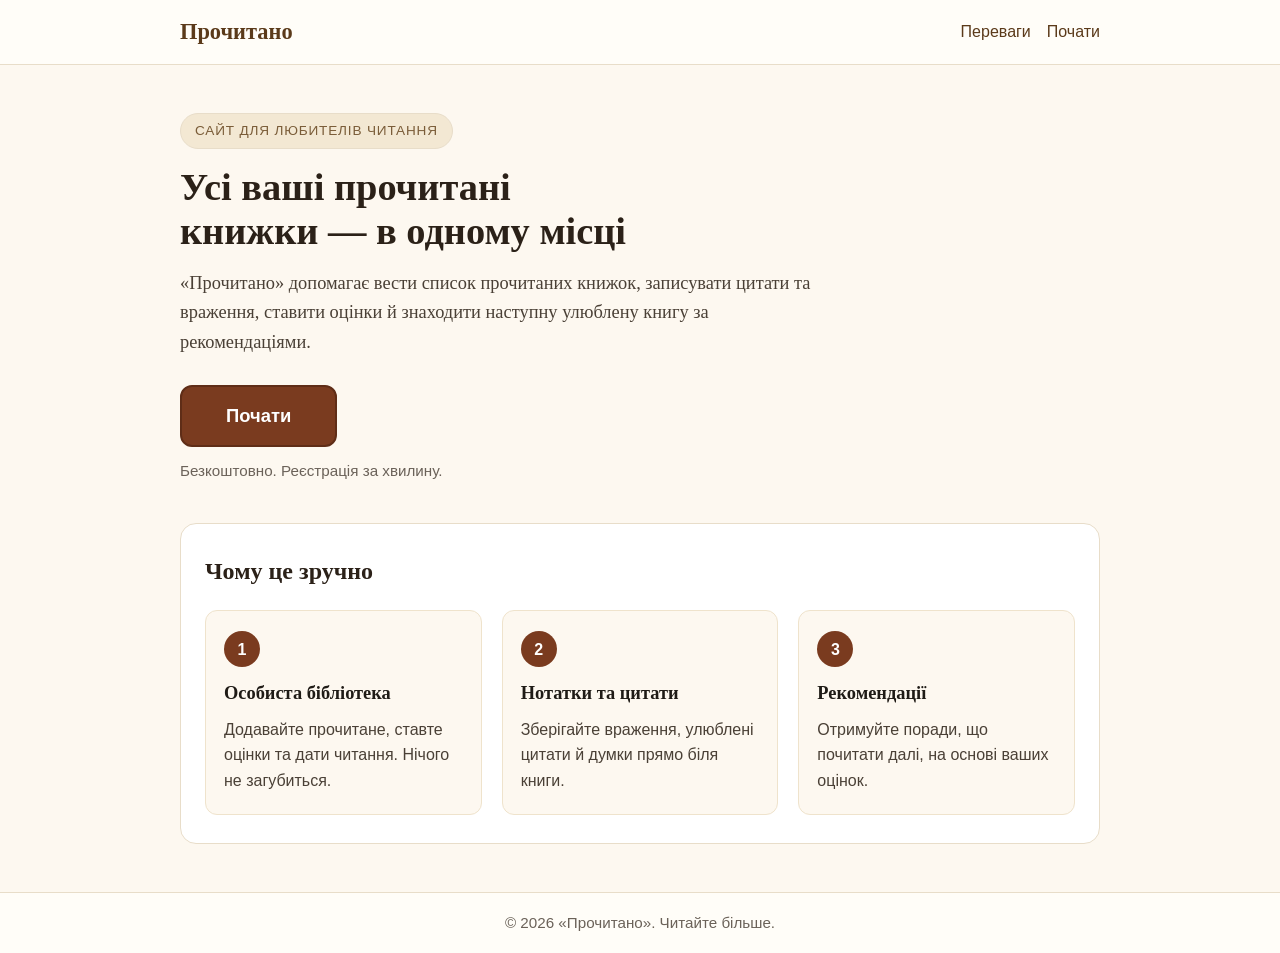
==== index.html @ b1faf8ac "Перша версія лендінгу" ====
<!DOCTYPE html>
<html lang="uk">
<head>
  <meta charset="UTF-8">
  <meta name="viewport" content="width=device-width, initial-scale=1.0">
  <meta name="description" content="Прочитано — зберігайте список прочитаних книжок, діліться враженнями та знаходьте нові книги.">
  <title>Прочитано — ваші прочитані книжки в одному місці</title>
  <link rel="stylesheet" href="style.css">
</head>
<body>
  <header class="site-header">
    <div class="container header-inner">
      <a class="logo" href="#">Прочитано</a>
      <nav class="nav" aria-label="Основна навігація">
        <a href="#advantages">Переваги</a>
        <a href="#start">Почати</a>
      </nav>
    </div>
  </header>

  <main>
    <section class="hero">
      <div class="container hero-inner">
        <p class="eyebrow">Сайт для любителів читання</p>
        <h1>Усі ваші прочитані книжки — в одному місці</h1>
        <p class="description">«Прочитано» допомагає вести список прочитаних книжок, записувати цитати та враження, ставити оцінки й знаходити наступну улюблену книгу за рекомендаціями.</p>

        <div class="hero-actions" id="start">
          <a class="button" href="#">Почати</a>
          <p class="hint">Безкоштовно. Реєстрація за хвилину.</p>
        </div>

        <section class="advantages" id="advantages" aria-label="Переваги">
          <h2>Чому це зручно</h2>
          <ul class="advantages-list">
            <li>
              <span class="number" aria-hidden="true">1</span>
              <h3>Особиста бібліотека</h3>
              <p>Додавайте прочитане, ставте оцінки та дати читання. Нічого не загубиться.</p>
            </li>
            <li>
              <span class="number" aria-hidden="true">2</span>
              <h3>Нотатки та цитати</h3>
              <p>Зберігайте враження, улюблені цитати й думки прямо біля книги.</p>
            </li>
            <li>
              <span class="number" aria-hidden="true">3</span>
              <h3>Рекомендації</h3>
              <p>Отримуйте поради, що почитати далі, на основі ваших оцінок.</p>
            </li>
          </ul>
        </section>
      </div>
    </section>
  </main>

  <footer class="site-footer">
    <div class="container">
      <p>© 2026 «Прочитано». Читайте більше.</p>
    </div>
  </footer>
</body>
</html>
---- style.css ----
* { box-sizing: border-box; margin: 0; padding: 0; }

html { -webkit-text-size-adjust: 100%; }

body {
  font-family: Georgia, "Times New Roman", serif;
  line-height: 1.6;
  color: #1f1b16;
  background: #fdf8f0;
  min-width: 0;
}

.container {
  width: 100%;
  max-width: 960px;
  margin: 0 auto;
  padding-left: 20px;
  padding-right: 20px;
}

.site-header {
  background: #fffdf8;
  border-bottom: 1px solid #e8ddc9;
}

.header-inner {
  display: flex;
  align-items: center;
  justify-content: space-between;
  gap: 16px;
  padding-top: 14px;
  padding-bottom: 14px;
}

.logo {
  font-size: 1.4rem;
  font-weight: bold;
  color: #5b3a1a;
  text-decoration: none;
  white-space: nowrap;
}

.nav {
  display: flex;
  gap: 16px;
}

.nav a {
  color: #5b3a1a;
  text-decoration: none;
  font-family: Arial, Helvetica, sans-serif;
  font-size: 1rem;
}

.nav a:hover,
.nav a:focus { text-decoration: underline; }

.hero {
  padding-top: 48px;
  padding-bottom: 48px;
}

.hero-inner {
  text-align: left;
}

.eyebrow {
  display: inline-block;
  font-family: Arial, Helvetica, sans-serif;
  font-size: 0.85rem;
  letter-spacing: 0.06em;
  text-transform: uppercase;
  color: #7a5c38;
  background: #f3e8d3;
  border: 1px solid #e8ddc9;
  border-radius: 999px;
  padding: 6px 14px;
  margin-bottom: 16px;
}

h1 {
  font-size: 2.4rem;
  line-height: 1.15;
  color: #2b2118;
  max-width: 18em;
  margin-bottom: 16px;
  text-wrap: balance;
}

.description {
  font-size: 1.15rem;
  max-width: 36em;
  color: #4a4036;
  margin-bottom: 28px;
}

.hero-actions {
  margin-bottom: 40px;
}

.button {
  display: inline-block;
  font-family: Arial, Helvetica, sans-serif;
  font-size: 1.15rem;
  font-weight: bold;
  color: #ffffff;
  background: #7a3b1f;
  text-decoration: none;
  padding: 14px 44px;
  border-radius: 12px;
  border: 2px solid #5f2d17;
}

.button:hover { background: #8f4a27; }
.button:focus-visible { outline: 3px solid #1f1b16; outline-offset: 3px; }
.button:active { background: #5f2d17; }

.hint {
  font-family: Arial, Helvetica, sans-serif;
  font-size: 0.95rem;
  color: #6b6259;
  margin-top: 12px;
}

.advantages {
  background: #ffffff;
  border: 1px solid #e8ddc9;
  border-radius: 16px;
  padding: 28px 24px;
}

.advantages h2 {
  font-size: 1.5rem;
  margin-bottom: 20px;
  color: #2b2118;
}

.advantages-list {
  list-style: none;
  display: grid;
  grid-template-columns: repeat(3, 1fr);
  gap: 20px;
}

.advantages-list li {
  background: #fdf8f0;
  border: 1px solid #efe3cc;
  border-radius: 12px;
  padding: 20px 18px;
}

.number {
  display: inline-flex;
  align-items: center;
  justify-content: center;
  width: 36px;
  height: 36px;
  border-radius: 50%;
  background: #7a3b1f;
  color: #fff;
  font-family: Arial, Helvetica, sans-serif;
  font-weight: bold;
  margin-bottom: 12px;
}

.advantages-list h3 {
  font-size: 1.15rem;
  margin-bottom: 8px;
}

.advantages-list p {
  font-family: Arial, Helvetica, sans-serif;
  font-size: 1rem;
  color: #4a4036;
}

.site-footer {
  border-top: 1px solid #e8ddc9;
  background: #fffdf8;
  padding-top: 18px;
  padding-bottom: 18px;
}

.site-footer p {
  font-family: Arial, Helvetica, sans-serif;
  font-size: 0.95rem;
  color: #6b6259;
  text-align: center;
}

/* Планшет */
@media (max-width: 720px) {
  .advantages-list { grid-template-columns: 1fr; }
  h1 { font-size: 2rem; }
}

/* Мобільний 400px — все в одну колонку, нічого не вилазить */
@media (max-width: 480px) {
  .container { padding-left: 16px; padding-right: 16px; }
  .hero { padding-top: 32px; padding-bottom: 32px; }
  .header-inner { flex-wrap: wrap; }
  h1 { font-size: 1.7rem; }
  .description { font-size: 1.05rem; }
  .button {
    display: block;
    width: 100%;
    text-align: center;
    padding-left: 16px;
    padding-right: 16px;
  }
  .advantages { padding: 20px 16px; }
  img, pre, table { max-width: 100%; }
  body { overflow-x: hidden; word-wrap: break-word; }
}
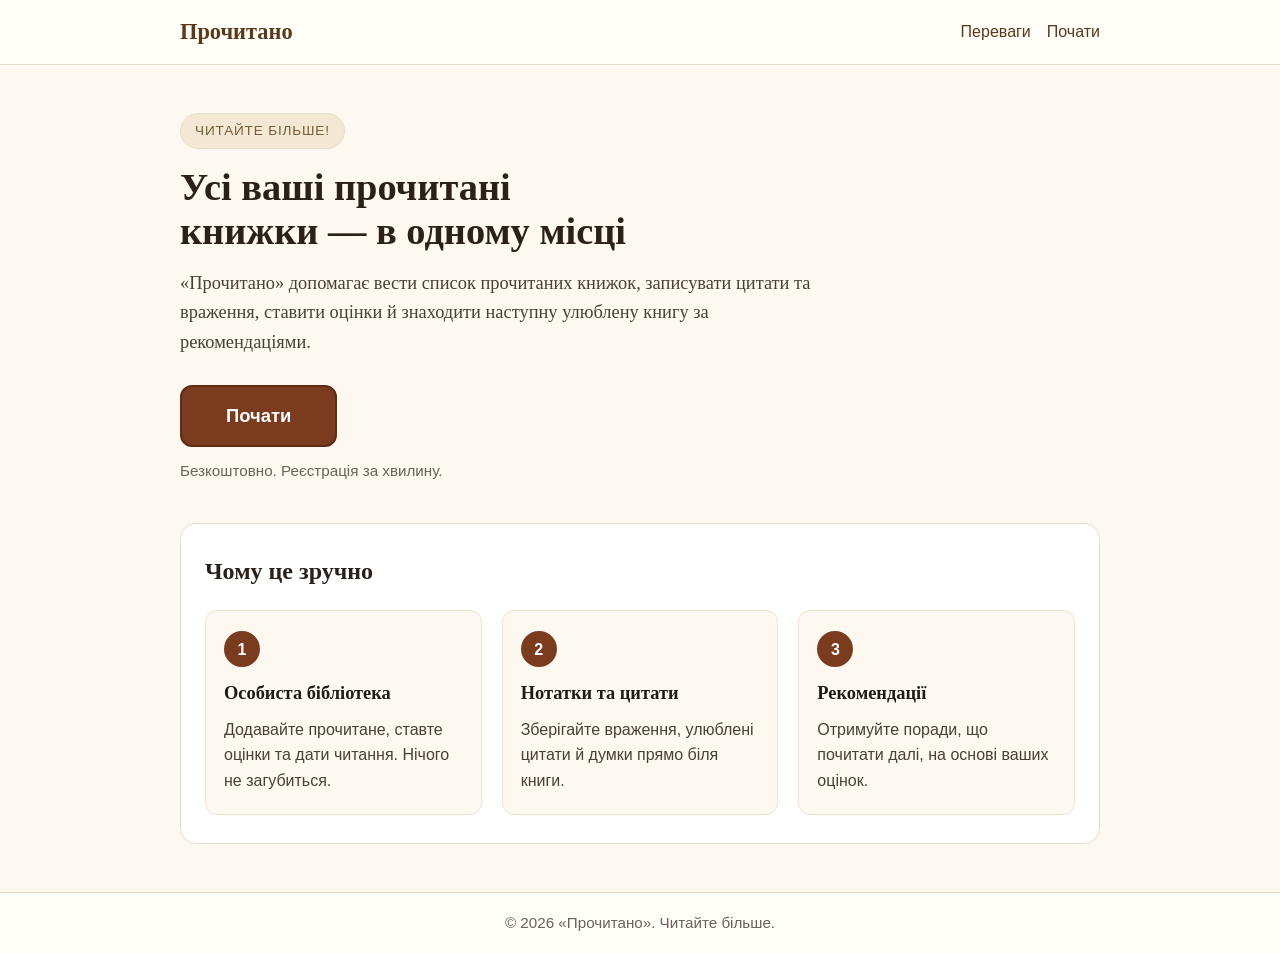
==== commit f3cefc1e: "Зміна заголовку" ====
--- a/index.html
+++ b/index.html
@@ -21,7 +21,7 @@
   <main>
     <section class="hero">
       <div class="container hero-inner">
-        <p class="eyebrow">Сайт для любителів читання</p>
+        <p class="eyebrow">Читайте більше!</p>
         <h1>Усі ваші прочитані книжки — в одному місці</h1>
         <p class="description">«Прочитано» допомагає вести список прочитаних книжок, записувати цитати та враження, ставити оцінки й знаходити наступну улюблену книгу за рекомендаціями.</p>
 
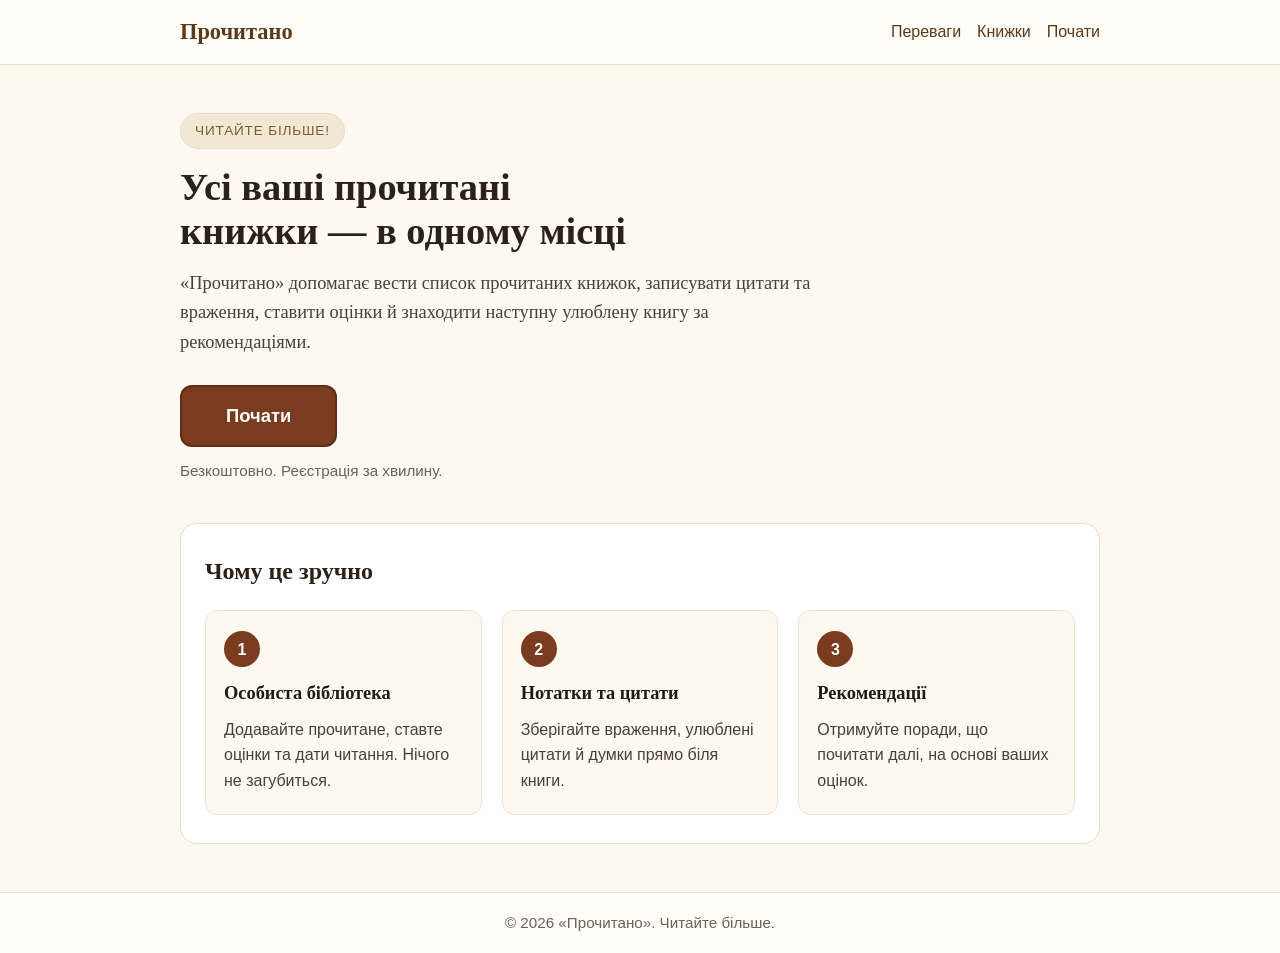
==== commit 62946070: "Додано сторінку з книжками" ====
--- a/index.html
+++ b/index.html
@@ -1,4 +1,5 @@
 <!DOCTYPE html>
+
 <html lang="uk">
 <head>
   <meta charset="UTF-8">
@@ -10,9 +11,10 @@
 <body>
   <header class="site-header">
     <div class="container header-inner">
-      <a class="logo" href="#">Прочитано</a>
+      <a class="logo" href="index.html">Прочитано</a>
       <nav class="nav" aria-label="Основна навігація">
         <a href="#advantages">Переваги</a>
+        <a href="/books.html">Книжки</a>
         <a href="#start">Почати</a>
       </nav>
     </div>
--- a/style.css
+++ b/style.css
@@ -174,6 +174,42 @@
   color: #4a4036;
 }
 
+.books-list {
+  list-style: none;
+  display: grid;
+  grid-template-columns: repeat(3, 1fr);
+  gap: 20px;
+  margin-bottom: 40px;
+  padding: 0;
+}
+
+.book-card {
+  background: #ffffff;
+  border: 1px solid #e8ddc9;
+  border-radius: 16px;
+  padding: 24px 20px;
+}
+
+.book-card h2 {
+  font-size: 1.25rem;
+  line-height: 1.3;
+  color: #2b2118;
+  margin-bottom: 6px;
+}
+
+.book-meta {
+  font-family: Arial, Helvetica, sans-serif;
+  font-size: 0.9rem;
+  color: #7a5c38;
+  margin-bottom: 12px;
+}
+
+.book-card p:last-child {
+  font-family: Arial, Helvetica, sans-serif;
+  font-size: 1rem;
+  color: #4a4036;
+}
+
 .site-footer {
   border-top: 1px solid #e8ddc9;
   background: #fffdf8;
@@ -190,7 +226,8 @@
 
 /* Планшет */
 @media (max-width: 720px) {
-  .advantages-list { grid-template-columns: 1fr; }
+  .advantages-list,
+  .books-list { grid-template-columns: 1fr; }
   h1 { font-size: 2rem; }
 }
 
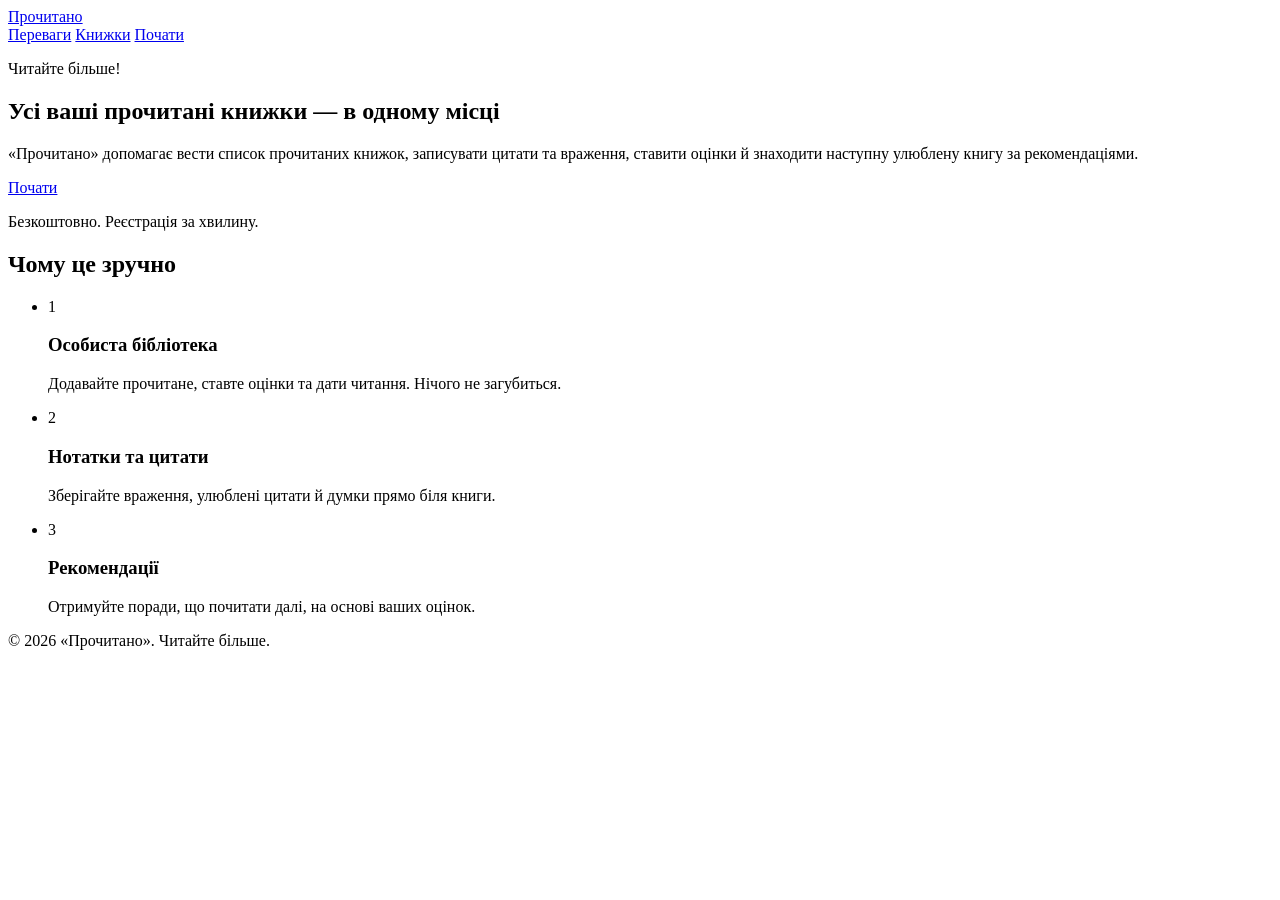
==== commit 4b6b58ee: "Зміни стилів" ====
--- a/index.html
+++ b/index.html
@@ -6,7 +6,7 @@
   <meta name="viewport" content="width=device-width, initial-scale=1.0">
   <meta name="description" content="Прочитано — зберігайте список прочитаних книжок, діліться враженнями та знаходьте нові книги.">
   <title>Прочитано — ваші прочитані книжки в одному місці</title>
-  <link rel="stylesheet" href="style.css">
+  <link rel="stylesheet" href="Style.css">
 </head>
 <body>
   <header class="site-header">
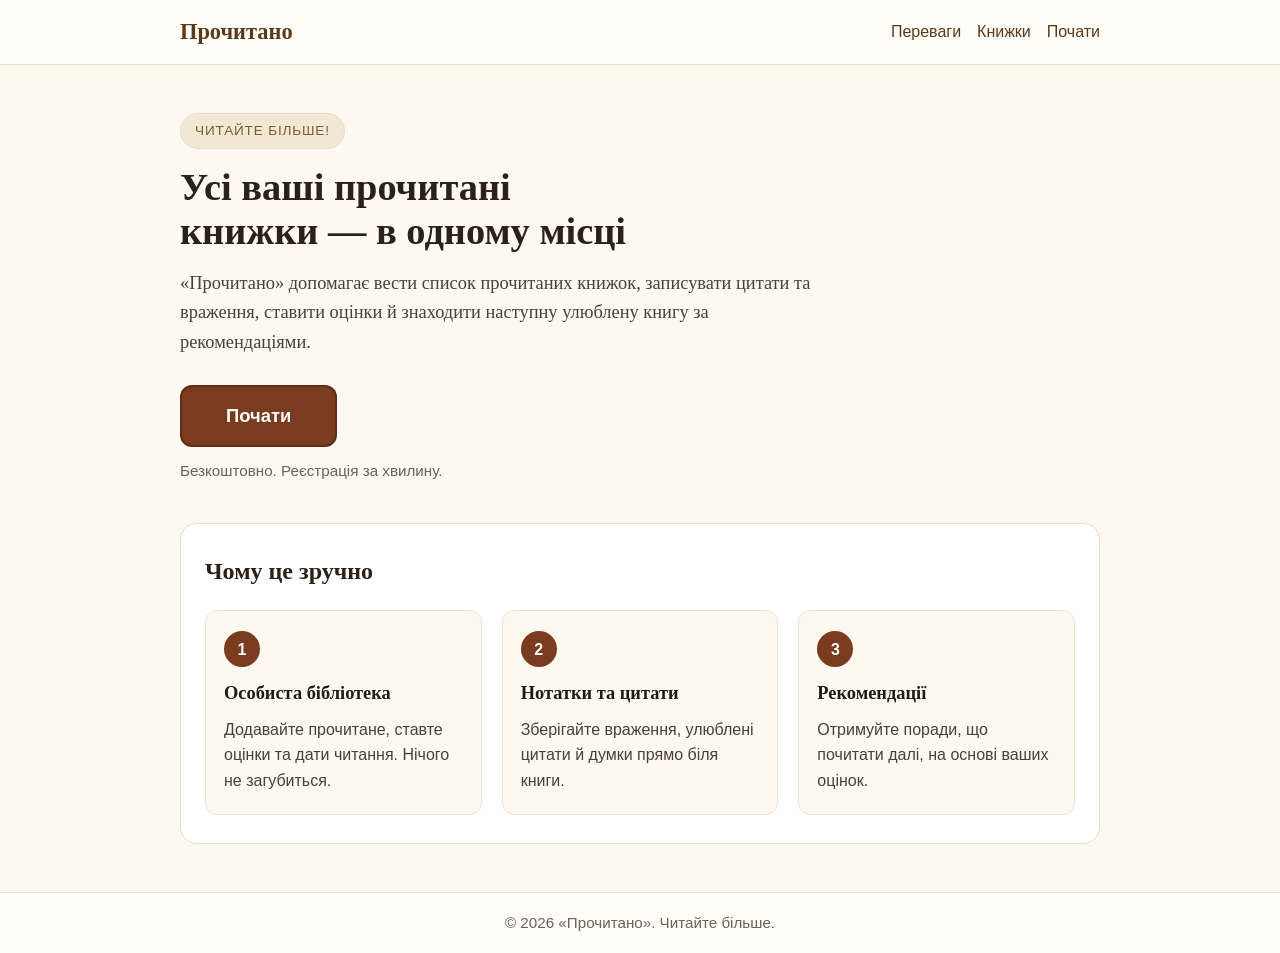
==== commit 33e1ebea: "Виправлено помилки" ====
--- a/index.html
+++ b/index.html
@@ -6,7 +6,7 @@
   <meta name="viewport" content="width=device-width, initial-scale=1.0">
   <meta name="description" content="Прочитано — зберігайте список прочитаних книжок, діліться враженнями та знаходьте нові книги.">
   <title>Прочитано — ваші прочитані книжки в одному місці</title>
-  <link rel="stylesheet" href="Style.css">
+  <link rel="stylesheet" href="style.css">
 </head>
 <body>
   <header class="site-header">
@@ -14,7 +14,7 @@
       <a class="logo" href="index.html">Прочитано</a>
       <nav class="nav" aria-label="Основна навігація">
         <a href="#advantages">Переваги</a>
-        <a href="/books.html">Книжки</a>
+        <a href="books.html">Книжки</a>
         <a href="#start">Почати</a>
       </nav>
     </div>
--- a/style.css
+++ b/style.css
@@ -0,0 +1,251 @@
+* { box-sizing: border-box; margin: 0; padding: 0; }
+
+html { -webkit-text-size-adjust: 100%; }
+
+body {
+  font-family: Georgia, "Times New Roman", serif;
+  line-height: 1.6;
+  color: #1f1b16;
+  background: #fdf8f0;
+  min-width: 0;
+}
+
+.container {
+  width: 100%;
+  max-width: 960px;
+  margin: 0 auto;
+  padding-left: 20px;
+  padding-right: 20px;
+}
+
+.site-header {
+  background: #fffdf8;
+  border-bottom: 1px solid #e8ddc9;
+}
+
+.header-inner {
+  display: flex;
+  align-items: center;
+  justify-content: space-between;
+  gap: 16px;
+  padding-top: 14px;
+  padding-bottom: 14px;
+}
+
+.logo {
+  font-size: 1.4rem;
+  font-weight: bold;
+  color: #5b3a1a;
+  text-decoration: none;
+  white-space: nowrap;
+}
+
+.nav {
+  display: flex;
+  gap: 16px;
+}
+
+.nav a {
+  color: #5b3a1a;
+  text-decoration: none;
+  font-family: Arial, Helvetica, sans-serif;
+  font-size: 1rem;
+}
+
+.nav a:hover,
+.nav a:focus { text-decoration: underline; }
+
+.hero {
+  padding-top: 48px;
+  padding-bottom: 48px;
+}
+
+.hero-inner {
+  text-align: left;
+}
+
+.eyebrow {
+  display: inline-block;
+  font-family: Arial, Helvetica, sans-serif;
+  font-size: 0.85rem;
+  letter-spacing: 0.06em;
+  text-transform: uppercase;
+  color: #7a5c38;
+  background: #f3e8d3;
+  border: 1px solid #e8ddc9;
+  border-radius: 999px;
+  padding: 6px 14px;
+  margin-bottom: 16px;
+}
+
+h1 {
+  font-size: 2.4rem;
+  line-height: 1.15;
+  color: #2b2118;
+  max-width: 18em;
+  margin-bottom: 16px;
+  text-wrap: balance;
+}
+
+.description {
+  font-size: 1.15rem;
+  max-width: 36em;
+  color: #4a4036;
+  margin-bottom: 28px;
+}
+
+.hero-actions {
+  margin-bottom: 40px;
+}
+
+.button {
+  display: inline-block;
+  font-family: Arial, Helvetica, sans-serif;
+  font-size: 1.15rem;
+  font-weight: bold;
+  color: #ffffff;
+  background: #7a3b1f;
+  text-decoration: none;
+  padding: 14px 44px;
+  border-radius: 12px;
+  border: 2px solid #5f2d17;
+}
+
+.button:hover { background: #8f4a27; }
+.button:focus-visible { outline: 3px solid #1f1b16; outline-offset: 3px; }
+.button:active { background: #5f2d17; }
+
+.hint {
+  font-family: Arial, Helvetica, sans-serif;
+  font-size: 0.95rem;
+  color: #6b6259;
+  margin-top: 12px;
+}
+
+.advantages {
+  background: #ffffff;
+  border: 1px solid #e8ddc9;
+  border-radius: 16px;
+  padding: 28px 24px;
+}
+
+.advantages h2 {
+  font-size: 1.5rem;
+  margin-bottom: 20px;
+  color: #2b2118;
+}
+
+.advantages-list {
+  list-style: none;
+  display: grid;
+  grid-template-columns: repeat(3, 1fr);
+  gap: 20px;
+}
+
+.advantages-list li {
+  background: #fdf8f0;
+  border: 1px solid #efe3cc;
+  border-radius: 12px;
+  padding: 20px 18px;
+}
+
+.number {
+  display: inline-flex;
+  align-items: center;
+  justify-content: center;
+  width: 36px;
+  height: 36px;
+  border-radius: 50%;
+  background: #7a3b1f;
+  color: #fff;
+  font-family: Arial, Helvetica, sans-serif;
+  font-weight: bold;
+  margin-bottom: 12px;
+}
+
+.advantages-list h3 {
+  font-size: 1.15rem;
+  margin-bottom: 8px;
+}
+
+.advantages-list p {
+  font-family: Arial, Helvetica, sans-serif;
+  font-size: 1rem;
+  color: #4a4036;
+}
+
+.books-list {
+  list-style: none;
+  display: grid;
+  grid-template-columns: repeat(3, 1fr);
+  gap: 20px;
+  margin-bottom: 40px;
+  padding: 0;
+}
+
+.book-card {
+  background: #ffffff;
+  border: 1px solid #e8ddc9;
+  border-radius: 16px;
+  padding: 24px 20px;
+}
+
+.book-card h2 {
+  font-size: 1.25rem;
+  line-height: 1.3;
+  color: #2b2118;
+  margin-bottom: 6px;
+}
+
+.book-meta {
+  font-family: Arial, Helvetica, sans-serif;
+  font-size: 0.9rem;
+  color: #7a5c38;
+  margin-bottom: 12px;
+}
+
+.book-card p:last-child {
+  font-family: Arial, Helvetica, sans-serif;
+  font-size: 1rem;
+  color: #4a4036;
+}
+
+.site-footer {
+  border-top: 1px solid #e8ddc9;
+  background: #fffdf8;
+  padding-top: 18px;
+  padding-bottom: 18px;
+}
+
+.site-footer p {
+  font-family: Arial, Helvetica, sans-serif;
+  font-size: 0.95rem;
+  color: #6b6259;
+  text-align: center;
+}
+
+/* Планшет */
+@media (max-width: 720px) {
+  .advantages-list,
+  .books-list { grid-template-columns: 1fr; }
+  h1 { font-size: 2rem; }
+}
+
+/* Мобільний 400px — все в одну колонку, нічого не вилазить */
+@media (max-width: 480px) {
+  .container { padding-left: 16px; padding-right: 16px; }
+  .hero { padding-top: 32px; padding-bottom: 32px; }
+  .header-inner { flex-wrap: wrap; }
+  h1 { font-size: 1.7rem; }
+  .description { font-size: 1.05rem; }
+  .button {
+    display: block;
+    width: 100%;
+    text-align: center;
+    padding-left: 16px;
+    padding-right: 16px;
+  }
+  .advantages { padding: 20px 16px; }
+  img, pre, table { max-width: 100%; }
+  body { overflow-x: hidden; word-wrap: break-word; }
+}
